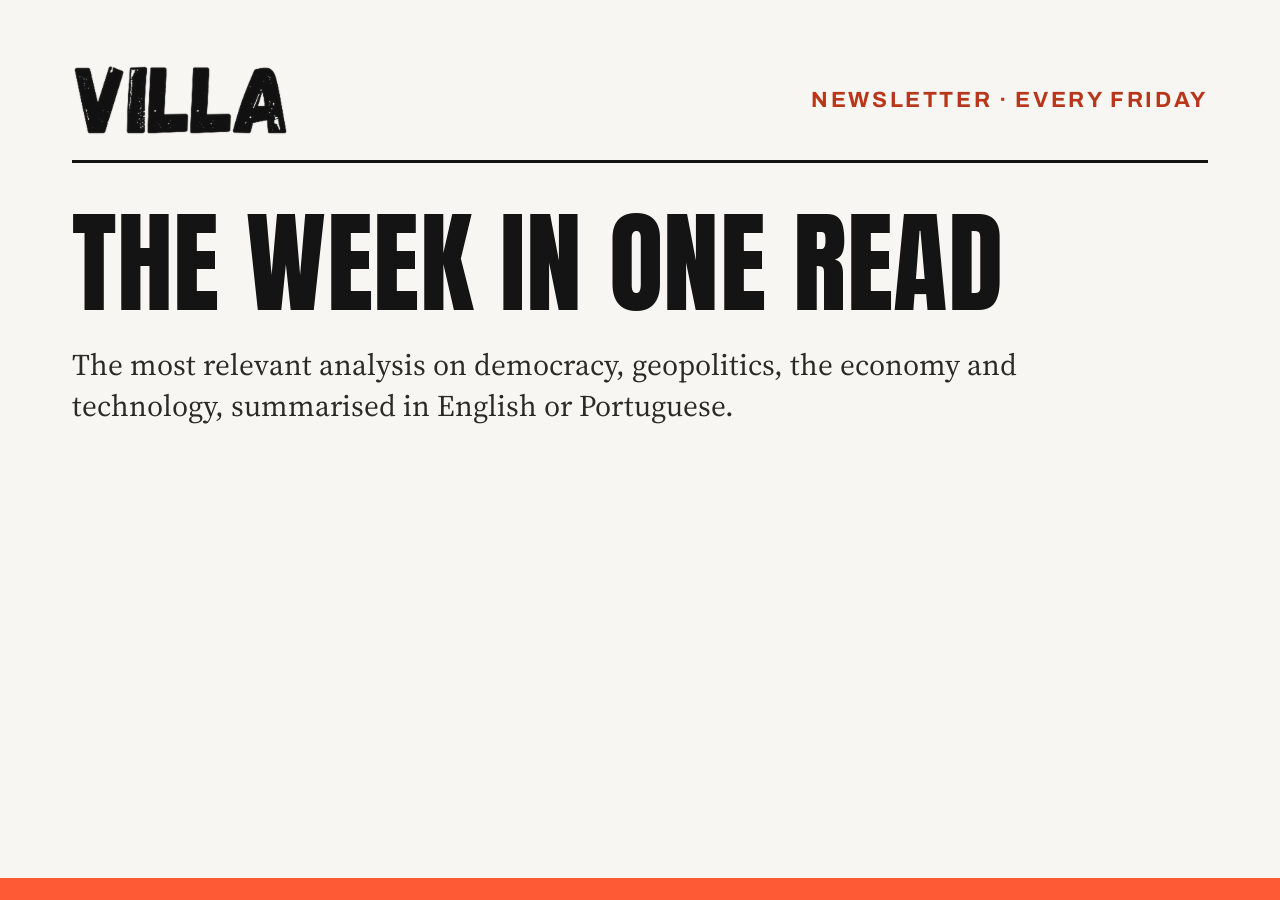
==== brand/buttondown/src/share.html @ 99a372b9 "Adiciona o material da newsletter para o Buttondown Co-Authored-By: Claude Opus 5.5 <noreply@anthrop" ====
<!doctype html>
<html>
<head>
<meta charset="utf-8">
<link rel="stylesheet" href="https://fonts.googleapis.com/css2?family=Anton&family=Archivo:wght@600;700&family=Source+Serif+4:opsz,wght@8..60,400&display=block">
<style>
  html, body { margin: 0; width: 1200px; height: 630px; background: #F7F6F2; color: #141414; overflow: hidden; }
  .page { position: absolute; inset: 0; padding: 64px 72px 0; box-sizing: border-box; display: flex; flex-direction: column; }
  .top { display: flex; align-items: center; justify-content: space-between; border-bottom: 3px solid #141414; padding-bottom: 24px; }
  .top img { height: 72px; display: block; }
  .kicker { font: 700 22px/1 Archivo, sans-serif; letter-spacing: .12em; text-transform: uppercase; color: #B8361A; }
  h1 { font: 400 112px/1 Anton, sans-serif; text-transform: uppercase; margin: 44px 0 0; letter-spacing: .005em; }
  p { font: 400 30px/1.35 "Source Serif 4", serif; margin: 26px 0 0; max-width: 960px; color: #2b2a27; }
  .band { position: absolute; left: 0; right: 0; bottom: 0; height: 22px; background: #FF5A36; }
</style>
</head>
<body>
  <div class="page">
    <div class="top">
      <img src="../../../villa-black.png" alt="Villa">
      <span class="kicker">Newsletter · Every Friday</span>
    </div>
    <h1>The week in one read</h1>
    <p>The most relevant analysis on democracy, geopolitics, the economy and technology, summarised in English or Portuguese.</p>
  </div>
  <div class="band"></div>
</body>
</html>
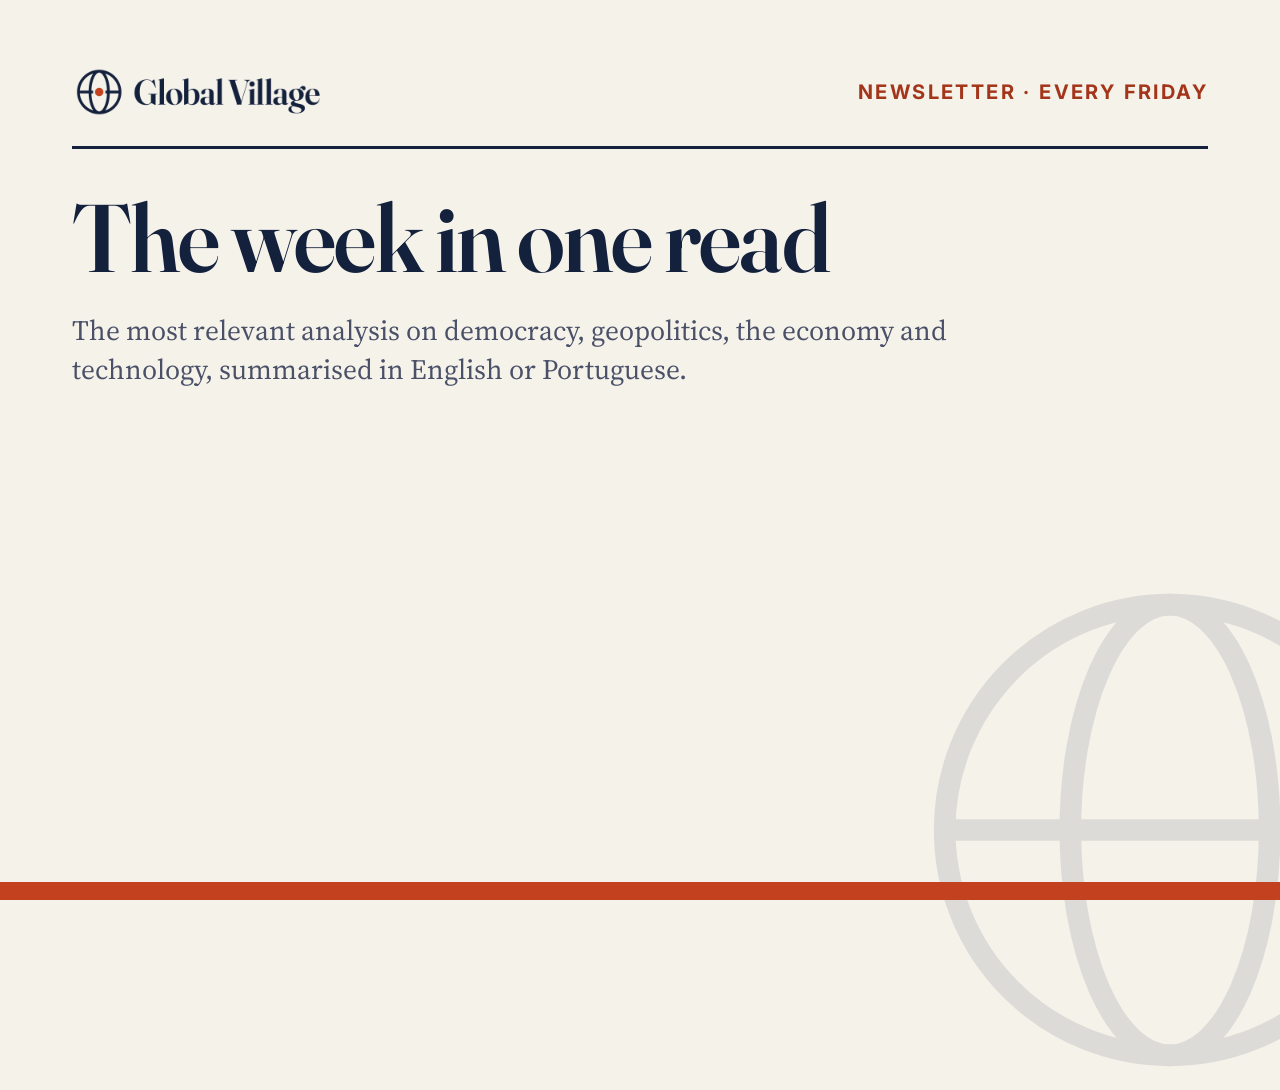
==== commit bdb856f0: "Renomeia o projeto para Global Village e aplica a nova identidade visual Co-Authored-By: Claude Opus" ====
--- a/brand/buttondown/src/share.html
+++ b/brand/buttondown/src/share.html
@@ -2,22 +2,24 @@
 <html>
 <head>
 <meta charset="utf-8">
-<link rel="stylesheet" href="https://fonts.googleapis.com/css2?family=Anton&family=Archivo:wght@600;700&family=Source+Serif+4:opsz,wght@8..60,400&display=block">
+<link rel="stylesheet" href="https://fonts.googleapis.com/css2?family=Fraunces:opsz,wght@9..144,600&family=Inter:wght@600;700&family=Source+Serif+4:opsz,wght@8..60,400&display=block">
 <style>
-  html, body { margin: 0; width: 1200px; height: 630px; background: #F7F6F2; color: #141414; overflow: hidden; }
-  .page { position: absolute; inset: 0; padding: 64px 72px 0; box-sizing: border-box; display: flex; flex-direction: column; }
-  .top { display: flex; align-items: center; justify-content: space-between; border-bottom: 3px solid #141414; padding-bottom: 24px; }
-  .top img { height: 72px; display: block; }
-  .kicker { font: 700 22px/1 Archivo, sans-serif; letter-spacing: .12em; text-transform: uppercase; color: #B8361A; }
-  h1 { font: 400 112px/1 Anton, sans-serif; text-transform: uppercase; margin: 44px 0 0; letter-spacing: .005em; }
-  p { font: 400 30px/1.35 "Source Serif 4", serif; margin: 26px 0 0; max-width: 960px; color: #2b2a27; }
-  .band { position: absolute; left: 0; right: 0; bottom: 0; height: 22px; background: #FF5A36; }
+  html, body { margin: 0; width: 1200px; height: 630px; background: #F5F2EA; color: #14213D; overflow: hidden; }
+  .page { position: absolute; inset: 0; padding: 60px 72px 0; box-sizing: border-box; display: flex; flex-direction: column; }
+  .top { display: flex; align-items: center; justify-content: space-between; border-bottom: 3px solid #14213D; padding-bottom: 22px; }
+  .top img { height: 64px; display: block; }
+  .kicker { font: 700 20px/1 Inter, sans-serif; letter-spacing: .12em; text-transform: uppercase; color: #A3361A; }
+  h1 { font: 600 96px/1.02 Fraunces, Georgia, serif; font-variation-settings: "opsz" 144; letter-spacing: -.02em; margin: 40px 0 0; max-width: 1000px; }
+  p { font: 400 28px/1.4 "Source Serif 4", serif; margin: 24px 0 0; max-width: 940px; color: #4A5068; }
+  .globe { position: absolute; right: -150px; bottom: -190px; width: 520px; height: 520px; opacity: .10; }
+  .band { position: absolute; left: 0; right: 0; bottom: 0; height: 18px; background: #C4411F; }
 </style>
 </head>
 <body>
+  <svg class="globe" viewBox="0 0 120 120" aria-hidden="true"><circle cx="60" cy="60" r="52" fill="none" stroke="#14213D" stroke-width="5"/><ellipse cx="60" cy="60" rx="23" ry="52" fill="none" stroke="#14213D" stroke-width="5"/><line x1="8" y1="60" x2="112" y2="60" stroke="#14213D" stroke-width="5"/></svg>
   <div class="page">
     <div class="top">
-      <img src="../../../villa-black.png" alt="Villa">
+      <img src="../../../gv-logo-dark.png" alt="Global Village">
       <span class="kicker">Newsletter · Every Friday</span>
     </div>
     <h1>The week in one read</h1>
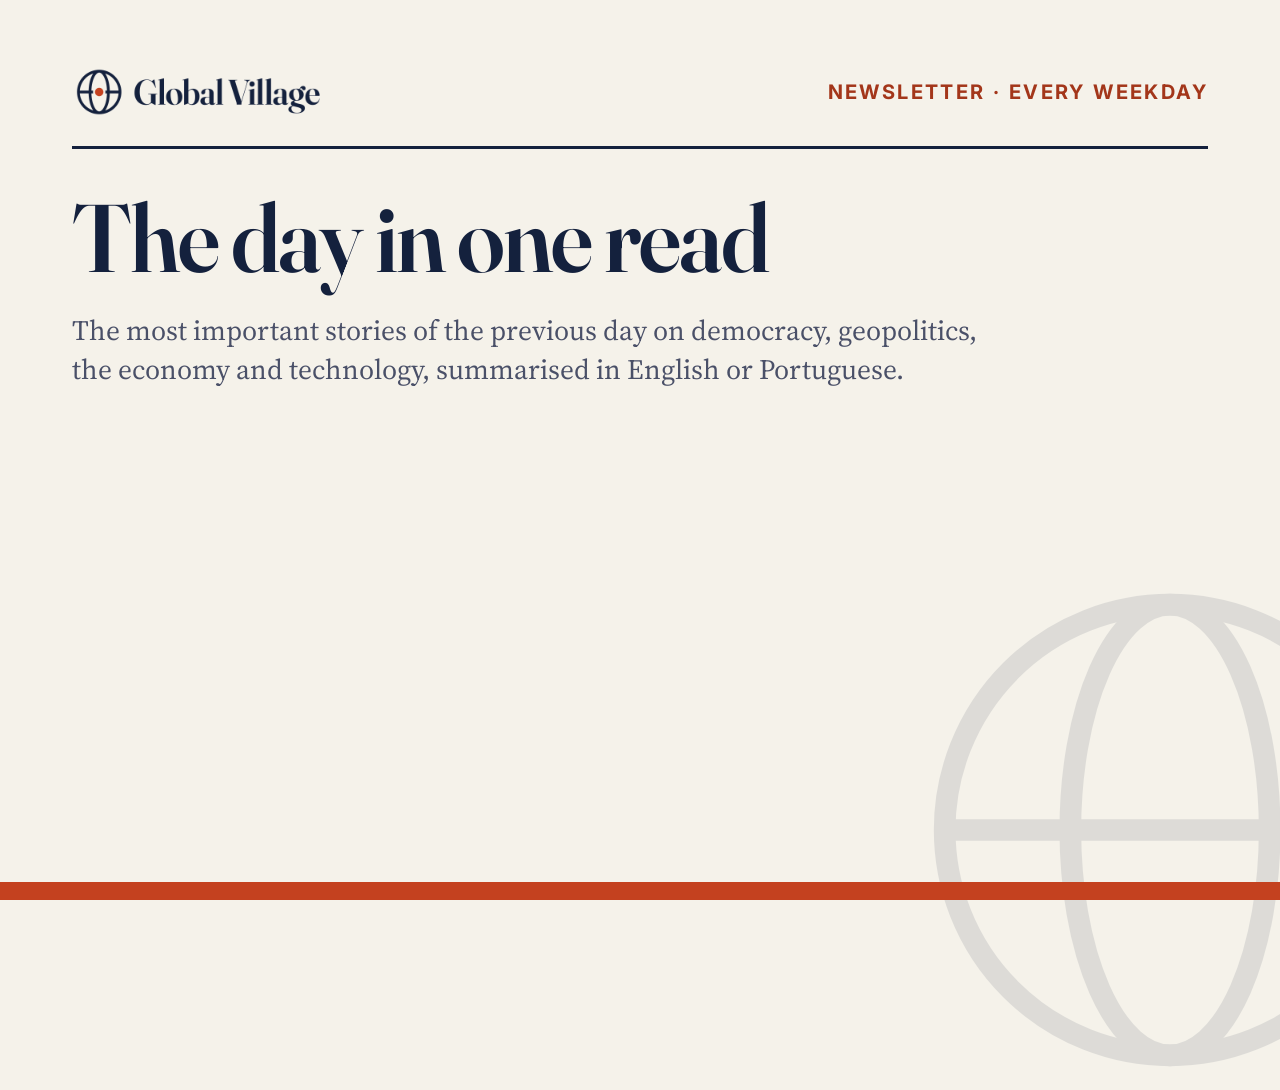
==== commit e025c290: "Torna a newsletter diária e adiciona o roteiro da edição do dia Co-Authored-By: Claude Opus 5.5 <nor" ====
--- a/brand/buttondown/src/share.html
+++ b/brand/buttondown/src/share.html
@@ -20,10 +20,10 @@
   <div class="page">
     <div class="top">
       <img src="../../../gv-logo-dark.png" alt="Global Village">
-      <span class="kicker">Newsletter · Every Friday</span>
+      <span class="kicker">Newsletter · Every weekday</span>
     </div>
-    <h1>The week in one read</h1>
-    <p>The most relevant analysis on democracy, geopolitics, the economy and technology, summarised in English or Portuguese.</p>
+    <h1>The day in one read</h1>
+    <p>The most important stories of the previous day on democracy, geopolitics, the economy and technology, summarised in English or Portuguese.</p>
   </div>
   <div class="band"></div>
 </body>
